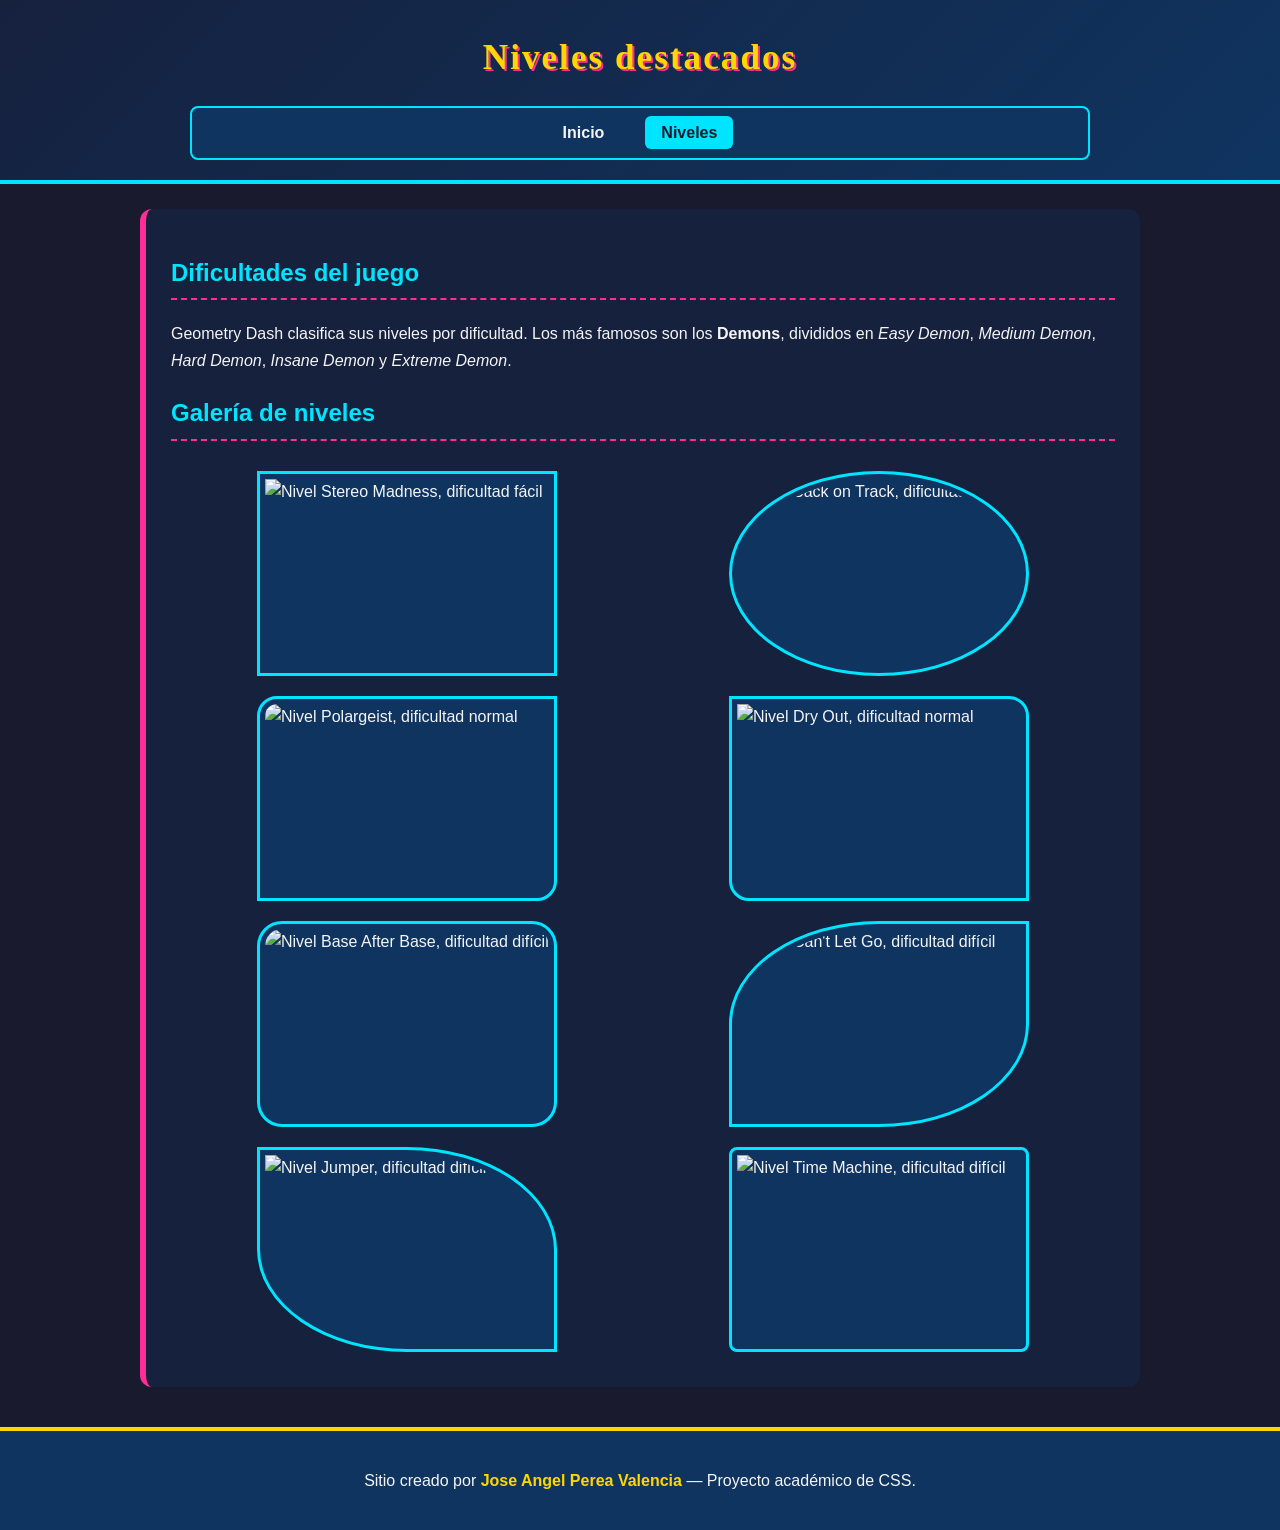
==== TAREA 3 - IntroCSS3/niveles.html @ 18890be8 "entrega de tarea 3" ====
<!DOCTYPE html>
<html lang="es">
<head>
  <meta charset="utf-8">
  <meta name="viewport" content="width=device-width, initial-scale=1">
  <title>Geometry Dash - Niveles</title>
  <link rel="stylesheet" href="css/style.css">
</head>
<body>

  <a class="skip-link" href="#main">Saltar al contenido principal</a>

  <header>
    <h1>Niveles destacados</h1>
    <nav aria-label="Navegación principal">
      <ul>
        <li><a href="index.html">Inicio</a></li>
        <li><a href="niveles.html" aria-current="page">Niveles</a></li>
      </ul>
    </nav>
  </header>

  <main id="main">

    <section class="intro">
      <h2>Dificultades del juego</h2>
      <p>
        Geometry Dash clasifica sus niveles por dificultad. Los más famosos son los
        <strong>Demons</strong>, divididos en <em>Easy Demon</em>, <em>Medium Demon</em>,
        <em>Hard Demon</em>, <em>Insane Demon</em> y <em>Extreme Demon</em>.
      </p>
    </section>

    <section>
      <h2>Galería de niveles</h2>
      <div class="gallery-flex">
        <img src="https://placehold.co/300x200/0f3460/00e5ff?text=Stereo+Madness"
             alt="Nivel Stereo Madness, dificultad fácil" width="300" height="200">
        <img src="https://placehold.co/300x200/0f3460/ff2d95?text=Back+on+Track"
             alt="Nivel Back on Track, dificultad fácil" width="300" height="200">
        <img src="https://placehold.co/300x200/0f3460/ffd700?text=Polargeist"
             alt="Nivel Polargeist, dificultad normal" width="300" height="200">
        <img src="https://placehold.co/300x200/0f3460/00e5ff?text=Dry+Out"
             alt="Nivel Dry Out, dificultad normal" width="300" height="200">
        <img src="https://placehold.co/300x200/0f3460/ff2d95?text=Base+After+Base"
             alt="Nivel Base After Base, dificultad difícil" width="300" height="200">
        <img src="https://placehold.co/300x200/0f3460/ffd700?text=Cant+Let+Go"
             alt="Nivel Can't Let Go, dificultad difícil" width="300" height="200">
        <img src="https://placehold.co/300x200/0f3460/00e5ff?text=Jumper"
             alt="Nivel Jumper, dificultad difícil" width="300" height="200">
        <img src="https://placehold.co/300x200/0f3460/ff2d95?text=Time+Machine"
             alt="Nivel Time Machine, dificultad difícil" width="300" height="200">
      </div>
    </section>

  </main>

  <footer>
    <p>Sitio creado por <strong>Jose Angel Perea Valencia</strong> — Proyecto académico de CSS.</p>
  </footer>

</body>
</html>
---- TAREA 3 - IntroCSS3/css/style.css ----
* {
  box-sizing: border-box;
}

body {
  font-family: Verdana, Geneva, Tahoma, sans-serif;
  font-size: 16px;
  line-height: 1.6;
  margin: 0;
  padding: 0;
  color: #f5f5f5;
  background-color: #1a1a2e;
}

/* ---------- Enlace "Saltar al contenido principal" ---------- */
.skip-link {
  position: absolute;
  top: -100px;
  left: 0;
  background-color: #ffd700;
  color: #1a1a2e;
  padding: 12px 20px;
  font-weight: bold;
  text-decoration: none;
  border-radius: 0 0 8px 0;
  z-index: 100;
  transition: top 0.3s ease;
}

.skip-link:focus {
  top: 0;
  outline: 3px solid #00e5ff;
}

/* ---------- Cabecera ---------- */
header {
  background: linear-gradient(135deg, #16213e 0%, #0f3460 100%);
  padding: 20px;
  text-align: center;
  border-bottom: 4px solid #00e5ff;
}

/* ---------- Título principal ---------- */
h1 {
  font-family: Georgia, "Times New Roman", serif;
  text-align: center;
  color: #ffd700;
  font-size: 2.2em;
  margin: 10px 0 20px;
  text-shadow: 2px 2px 0 #ff2d95;
  letter-spacing: 2px;
}

/* ---------- Navegación con FLEX ---------- */
nav {
  background-color: #0f3460;
  padding: 12px;
  border-radius: 8px;
  border: 2px solid #00e5ff;
  max-width: 900px;
  margin: 0 auto;
}

nav ul {
  display: flex;
  flex-wrap: wrap;
  justify-content: center;
  gap: 25px;
  list-style: none;
  margin: 0;
  padding: 0;
}

nav a {
  color: #f5f5f5;
  text-decoration: none;
  font-weight: bold;
  padding: 8px 16px;
  border-radius: 6px;
  transition: background-color 0.3s ease, color 0.3s ease, transform 0.3s ease;
}

/* ---------- HOVER con transición ---------- */
nav a:hover,
nav a:focus {
  background-color: #ff2d95;
  color: #1a1a2e;
  transform: translateY(-3px) scale(1.05);
}

nav a[aria-current="page"] {
  background-color: #00e5ff;
  color: #1a1a2e;
}

/* ---------- Contenido principal ---------- */
main {
  background-color: #16213e;
  max-width: 1000px;
  margin: 25px auto;
  padding: 25px;
  border-radius: 12px;
  border-left: 6px solid #ff2d95;
}

h2 {
  color: #00e5ff;
  border-bottom: 2px dashed #ff2d95;
  padding-bottom: 6px;
}

/* ---------- Enlaces dentro del contenido ---------- */
main a {
  color: #ffd700;
  font-weight: bold;
}

main a:hover {
  color: #ff2d95;
  text-decoration: underline;
}

/* ---------- Párrafos ---------- */
p {
  line-height: 1.7;
  margin-bottom: 1em;
}

/* ---------- Imágenes: modelo de caja ---------- */
img {
  border: 3px solid #00e5ff;
  padding: 5px;
  border-radius: 10px;
  background-color: #0f3460;
  display: block;
  max-width: 100%;
  height: auto;
  transition: transform 0.3s ease, border-color 0.3s ease;
}

img:hover {
  transform: scale(1.03);
  border-color: #ffd700;
}

/* ---------- Galería con GRID (2 columnas al 40% aprox) ---------- */
.gallery-grid {
  display: grid;
  grid-template-columns: 1fr 1fr;
  justify-content: center;
  align-items: center;
  row-gap: 20px;
  column-gap: 20px;
  padding: 10px;
}

/* ---------- Galería con FLEX ---------- */
.gallery-flex {
  display: flex;
  flex-wrap: wrap;
  justify-content: space-around;
  align-items: center;
  gap: 20px;
  padding: 10px;
}

.gallery-flex img:nth-child(1) {
  border-radius: 0;
}

.gallery-flex img:nth-child(2) {
  border-radius: 50%;
}

.gallery-flex img:nth-child(3) {
  border-radius: 20px 0 20px 0;
}

.gallery-flex img:nth-child(4) {
  border-radius: 0 20px 0 20px;
}

.gallery-flex img:nth-child(5) {
  border-radius: 25px;
}

.gallery-flex img:nth-child(6) {
  border-radius: 50% 0 50% 0;
}

.gallery-flex img:nth-child(7) {
  border-radius: 0 50% 0 50%;
}

.gallery-flex img:nth-child(8) {
  border-radius: 8px;
}

/* ---------- Pie de página ---------- */
footer {
  background-color: #0f3460;
  color: #f5f5f5;
  padding: 20px;
  text-align: center;
  border-top: 4px solid #ffd700;
  margin-top: 40px;
}

footer strong {
  color: #ffd700;
}

/* ---------- Responsive sencillo ---------- */
@media (max-width: 600px) {
  h1 {
    font-size: 1.6em;
  }

  nav ul {
    flex-direction: column;
    gap: 10px;
  }

  .gallery-grid {
    grid-template-columns: 1fr;
  }
}
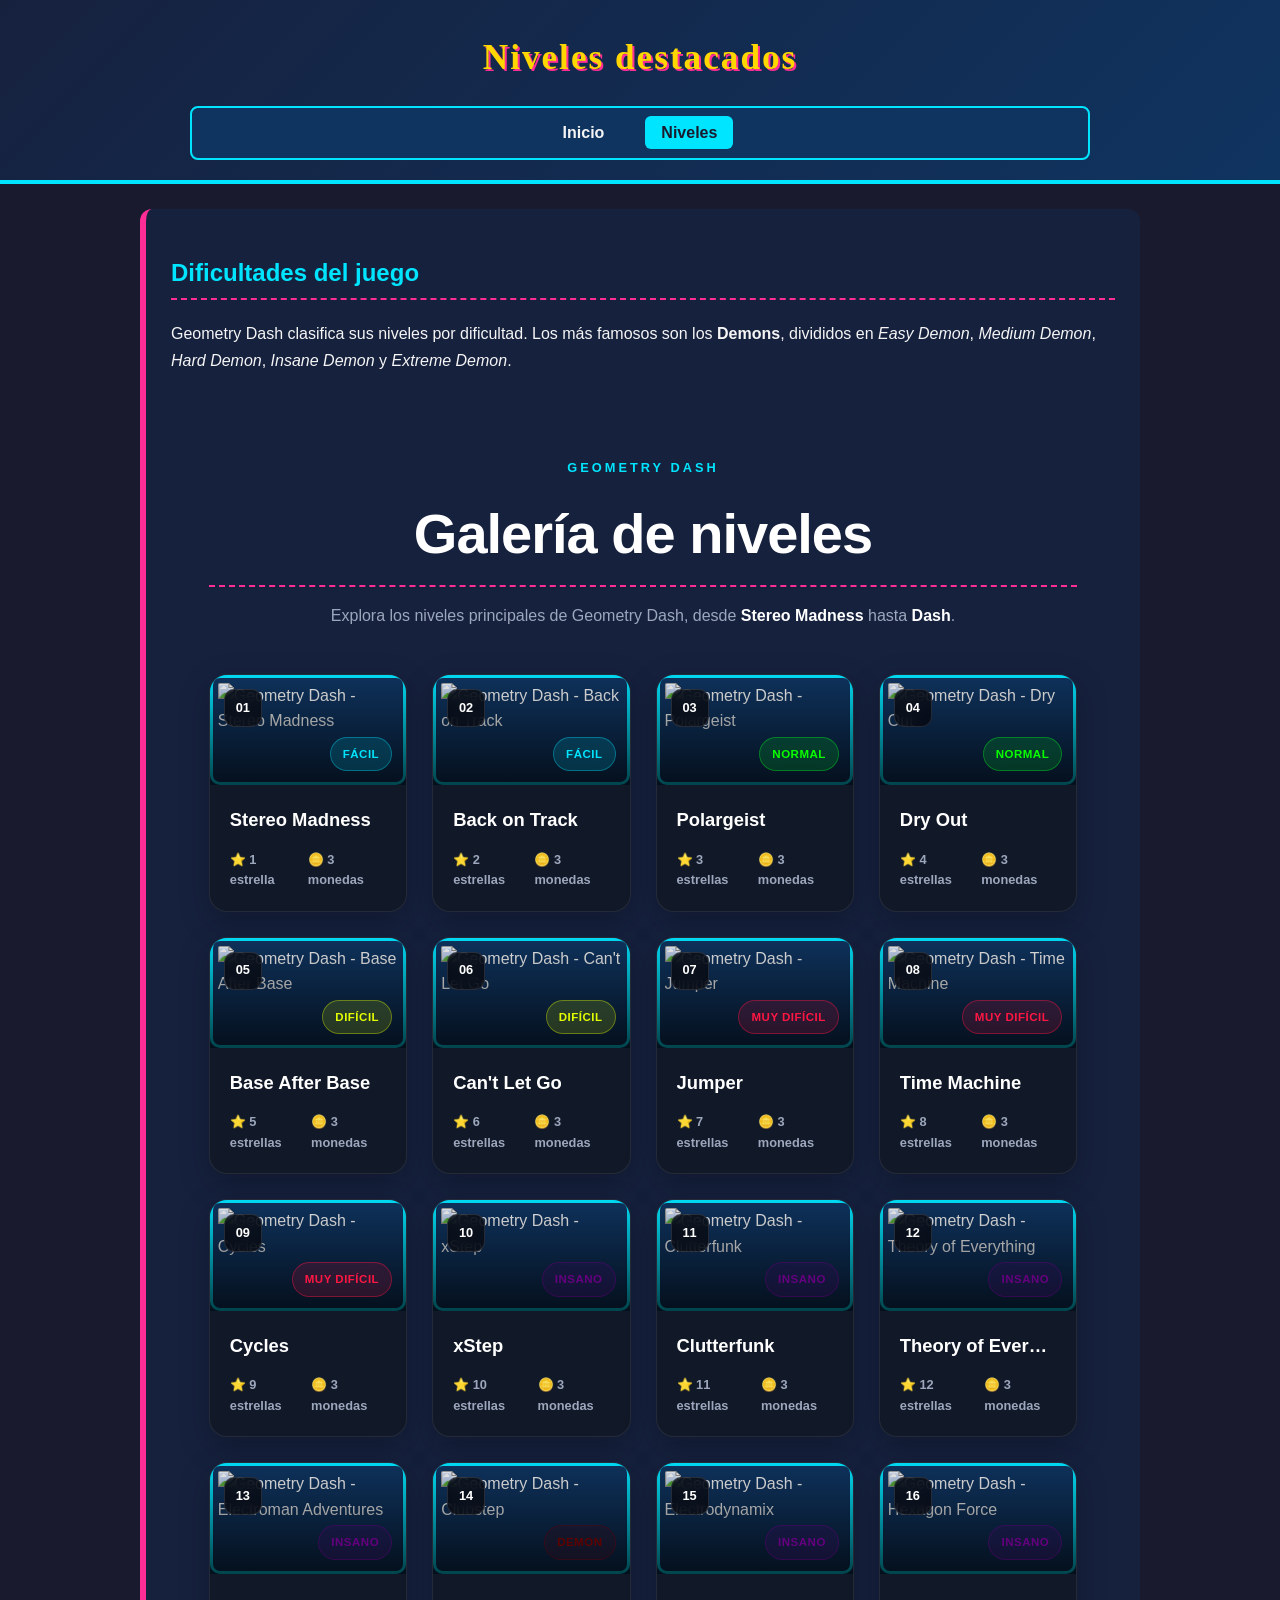
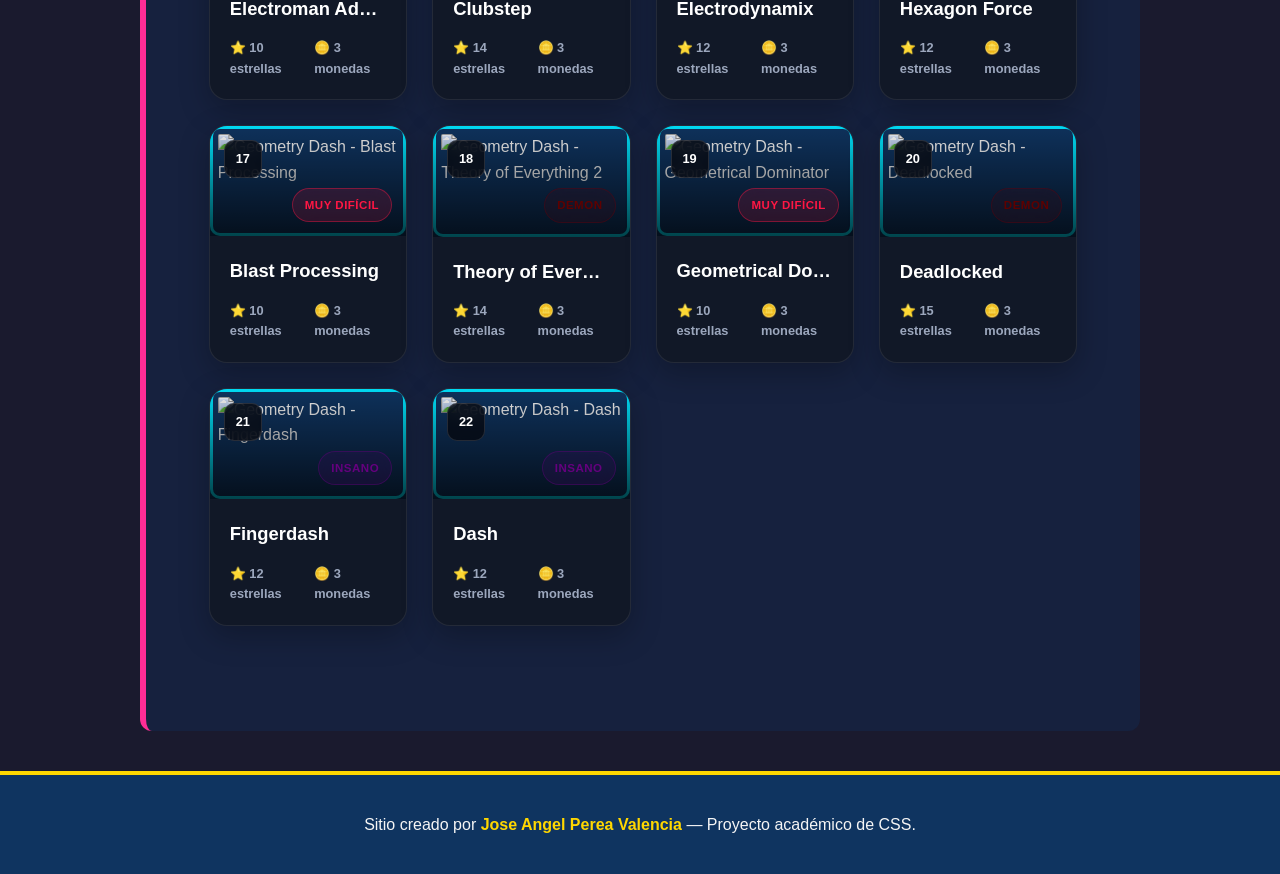
==== commit 80aa73d4: "imagenes de la pagina personalizada" ====
--- a/TAREA 3 - IntroCSS3/niveles.html
+++ b/TAREA 3 - IntroCSS3/niveles.html
@@ -31,25 +31,501 @@
       </p>
     </section>
 
-    <section>
-      <h2>Galería de niveles</h2>
-      <div class="gallery-flex">
-        <img src="https://placehold.co/300x200/0f3460/00e5ff?text=Stereo+Madness"
-             alt="Nivel Stereo Madness, dificultad fácil" width="300" height="200">
-        <img src="https://placehold.co/300x200/0f3460/ff2d95?text=Back+on+Track"
-             alt="Nivel Back on Track, dificultad fácil" width="300" height="200">
-        <img src="https://placehold.co/300x200/0f3460/ffd700?text=Polargeist"
-             alt="Nivel Polargeist, dificultad normal" width="300" height="200">
-        <img src="https://placehold.co/300x200/0f3460/00e5ff?text=Dry+Out"
-             alt="Nivel Dry Out, dificultad normal" width="300" height="200">
-        <img src="https://placehold.co/300x200/0f3460/ff2d95?text=Base+After+Base"
-             alt="Nivel Base After Base, dificultad difícil" width="300" height="200">
-        <img src="https://placehold.co/300x200/0f3460/ffd700?text=Cant+Let+Go"
-             alt="Nivel Can't Let Go, dificultad difícil" width="300" height="200">
-        <img src="https://placehold.co/300x200/0f3460/00e5ff?text=Jumper"
-             alt="Nivel Jumper, dificultad difícil" width="300" height="200">
-        <img src="https://placehold.co/300x200/0f3460/ff2d95?text=Time+Machine"
-             alt="Nivel Time Machine, dificultad difícil" width="300" height="200">
+    <section class="levels-section">
+      <div class="section-header">
+        <span class="section-kicker">GEOMETRY DASH</span>
+        <h2>Galería de niveles</h2>
+        <p>
+          Explora los niveles principales de Geometry Dash,
+          desde <strong>Stereo Madness</strong> hasta <strong>Dash</strong>.
+        </p>
+      </div>
+
+      <div class="levels-grid">
+
+        <!-- 01 - Stereo Madness -->
+        <article class="level-card difficulty-easy">
+          <div class="level-image">
+            <img
+              src="https://static.wikia.nocookie.net/geometry-dash/images/b/bd/SM_1.gif/revision/latest?cb=20160602225226&path-prefix=es"
+              alt="Geometry Dash - Stereo Madness"
+            >
+            <span class="level-number">01</span>
+            <span class="difficulty-badge">Fácil</span>
+          </div>
+
+          <div class="level-content">
+            <h3>Stereo Madness</h3>
+
+            <div class="level-stats">
+              <span>⭐ 1 estrella</span>
+              <span>🪙 3 monedas</span>
+            </div>
+          </div>
+        </article>
+
+
+        <!-- 02 - Back on Track -->
+        <article class="level-card difficulty-easy">
+          <div class="level-image">
+            <img
+              src="https://static.wikia.nocookie.net/geometry-dash/images/8/8f/BoT_2.gif/revision/latest?cb=20160611200923&path-prefix=es"
+              alt="Geometry Dash - Back on Track"
+            >
+            <span class="level-number">02</span>
+            <span class="difficulty-badge">Fácil</span>
+          </div>
+
+          <div class="level-content">
+            <h3>Back on Track</h3>
+
+            <div class="level-stats">
+              <span>⭐ 2 estrellas</span>
+              <span>🪙 3 monedas</span>
+            </div>
+          </div>
+        </article>
+
+
+        <!-- 03 - Polargeist -->
+        <article class="level-card difficulty-normal">
+          <div class="level-image">
+            <img
+              src="https://static.wikia.nocookie.net/geometry-dash/images/4/4f/PolargeistSecondCoin.gif/revision/latest?cb=20160903015746&path-prefix=es"
+              alt="Geometry Dash - Polargeist"
+            >
+            <span class="level-number">03</span>
+            <span class="difficulty-badge">Normal</span>
+          </div>
+
+          <div class="level-content">
+            <h3>Polargeist</h3>
+
+            <div class="level-stats">
+              <span>⭐ 3 estrellas</span>
+              <span>🪙 3 monedas</span>
+            </div>
+          </div>
+        </article>
+
+
+        <!-- 04 - Dry Out -->
+        <article class="level-card difficulty-normal">
+          <div class="level-image">
+            <img
+              src="https://static.wikia.nocookie.net/geometry-dash/images/8/81/DryOutFirstCoin.gif/revision/latest?cb=20160903042207&path-prefix=es"
+              alt="Geometry Dash - Dry Out"
+            >
+            <span class="level-number">04</span>
+            <span class="difficulty-badge">Normal</span>
+          </div>
+
+          <div class="level-content">
+            <h3>Dry Out</h3>
+
+            <div class="level-stats">
+              <span>⭐ 4 estrellas</span>
+              <span>🪙 3 monedas</span>
+            </div>
+          </div>
+        </article>
+
+
+        <!-- 05 - Base After Base -->
+        <article class="level-card difficulty-hard">
+          <div class="level-image">
+            <img
+              src="https://static.wikia.nocookie.net/geometry-dash/images/4/4e/BaseAfterBaseSecondCoin.gif/revision/latest?cb=20160906025132&path-prefix=es"
+              alt="Geometry Dash - Base After Base"
+            >
+            <span class="level-number">05</span>
+            <span class="difficulty-badge">Difícil</span>
+          </div>
+
+          <div class="level-content">
+            <h3>Base After Base</h3>
+
+            <div class="level-stats">
+              <span>⭐ 5 estrellas</span>
+              <span>🪙 3 monedas</span>
+            </div>
+          </div>
+        </article>
+
+
+        <!-- 06 - Can't Let Go -->
+        <article class="level-card difficulty-hard">
+          <div class="level-image">
+            <img
+              src="https://static.wikia.nocookie.net/geometry-dash/images/7/72/CantLetGoSecondCoin.gif/revision/latest?cb=20160909023403&path-prefix=es"
+              alt="Geometry Dash - Can't Let Go"
+            >
+            <span class="level-number">06</span>
+            <span class="difficulty-badge">Difícil</span>
+          </div>
+
+          <div class="level-content">
+            <h3>Can't Let Go</h3>
+
+            <div class="level-stats">
+              <span>⭐ 6 estrellas</span>
+              <span>🪙 3 monedas</span>
+            </div>
+          </div>
+        </article>
+
+
+        <!-- 07 - Jumper -->
+        <article class="level-card difficulty-harder">
+          <div class="level-image">
+            <img
+              src="https://static.wikia.nocookie.net/geometry-dash/images/0/09/JumperFirstCoin.gif/revision/latest?cb=20160911020300&path-prefix=es"
+              alt="Geometry Dash - Jumper"
+            >
+            <span class="level-number">07</span>
+            <span class="difficulty-badge">Muy Difícil</span>
+          </div>
+
+          <div class="level-content">
+            <h3>Jumper</h3>
+
+            <div class="level-stats">
+              <span>⭐ 7 estrellas</span>
+              <span>🪙 3 monedas</span>
+            </div>
+          </div>
+        </article>
+
+
+        <!-- 08 - Time Machine -->
+        <article class="level-card difficulty-harder">
+          <div class="level-image">
+            <img
+              src="https://static.wikia.nocookie.net/geometry-dash/images/2/29/TimeMachineSecondCoin.gif/revision/latest?cb=20161109034837&path-prefix=es"
+              alt="Geometry Dash - Time Machine"
+            >
+            <span class="level-number">08</span>
+            <span class="difficulty-badge">Muy Difícil</span>
+          </div>
+
+          <div class="level-content">
+            <h3>Time Machine</h3>
+
+            <div class="level-stats">
+              <span>⭐ 8 estrellas</span>
+              <span>🪙 3 monedas</span>
+            </div>
+          </div>
+        </article>
+
+
+        <!-- 09 - Cycles -->
+        <article class="level-card difficulty-harder">
+          <div class="level-image">
+            <img
+              src="https://static.wikia.nocookie.net/geometry-dash/images/4/40/CyclesFirstCoin.gif/revision/latest?cb=20161111213034&path-prefix=es"
+              alt="Geometry Dash - Cycles"
+            >
+            <span class="level-number">09</span>
+            <span class="difficulty-badge">Muy Difícil</span>
+          </div>
+
+          <div class="level-content">
+            <h3>Cycles</h3>
+
+            <div class="level-stats">
+              <span>⭐ 9 estrellas</span>
+              <span>🪙 3 monedas</span>
+            </div>
+          </div>
+        </article>
+
+
+        <!-- 10 - xStep -->
+        <article class="level-card difficulty-insane">
+          <div class="level-image">
+            <img
+              src="https://static.wikia.nocookie.net/geometry-dash/images/4/4d/XStepSecondCoin.gif/revision/latest?cb=20161208050803&path-prefix=es"
+              alt="Geometry Dash - xStep"
+            >
+            <span class="level-number">10</span>
+            <span class="difficulty-badge">Insano</span>
+          </div>
+
+          <div class="level-content">
+            <h3>xStep</h3>
+
+            <div class="level-stats">
+              <span>⭐ 10 estrellas</span>
+              <span>🪙 3 monedas</span>
+            </div>
+          </div>
+        </article>
+
+
+        <!-- 11 - Clutterfunk -->
+        <article class="level-card difficulty-insane">
+          <div class="level-image">
+            <img
+              src="https://static.wikia.nocookie.net/geometry-dash/images/6/68/ClutterfunkThirdCoin.gif/revision/latest?cb=20161208232904&path-prefix=es"
+              alt="Geometry Dash - Clutterfunk"
+            >
+            <span class="level-number">11</span>
+            <span class="difficulty-badge">Insano</span>
+          </div>
+
+          <div class="level-content">
+            <h3>Clutterfunk</h3>
+
+            <div class="level-stats">
+              <span>⭐ 11 estrellas</span>
+              <span>🪙 3 monedas</span>
+            </div>
+          </div>
+        </article>
+
+
+        <!-- 12 - Theory of Everything -->
+        <article class="level-card difficulty-insane">
+          <div class="level-image">
+            <img
+              src="https://static.wikia.nocookie.net/geometry-dash/images/3/35/ToEFirstCoin.gif/revision/latest?cb=20161211041023&path-prefix=es"
+              alt="Geometry Dash - Theory of Everything"
+            >
+            <span class="level-number">12</span>
+            <span class="difficulty-badge">Insano</span>
+          </div>
+
+          <div class="level-content">
+            <h3>Theory of Everything</h3>
+
+            <div class="level-stats">
+              <span>⭐ 12 estrellas</span>
+              <span>🪙 3 monedas</span>
+            </div>
+          </div>
+        </article>
+
+
+        <!-- 13 - Electroman Adventures -->
+        <article class="level-card difficulty-insane">
+          <div class="level-image">
+            <img
+              src="https://static.wikia.nocookie.net/geometry-dash/images/3/39/ElectromanAdventuresFirstCoin.gif/revision/latest?cb=20170425034207&path-prefix=es"
+              alt="Geometry Dash - Electroman Adventures"
+            >
+            <span class="level-number">13</span>
+            <span class="difficulty-badge">Insano</span>
+          </div>
+
+          <div class="level-content">
+            <h3>Electroman Adventures</h3>
+
+            <div class="level-stats">
+              <span>⭐ 10 estrellas</span>
+              <span>🪙 3 monedas</span>
+            </div>
+          </div>
+        </article>
+
+
+        <!-- 14 - Clubstep -->
+        <article class="level-card difficulty-demon">
+          <div class="level-image">
+            <img
+              src="https://static.wikia.nocookie.net/geometry-dash/images/e/e6/ClubstepSecondCoin.gif/revision/latest?cb=20170517043055&path-prefix=es"
+              alt="Geometry Dash - Clubstep"
+            >
+            <span class="level-number">14</span>
+            <span class="difficulty-badge">Demon</span>
+          </div>
+
+          <div class="level-content">
+            <h3>Clubstep</h3>
+
+            <div class="level-stats">
+              <span>⭐ 14 estrellas</span>
+              <span>🪙 3 monedas</span>
+            </div>
+          </div>
+        </article>
+
+
+        <!-- 15 - Electrodynamix -->
+        <article class="level-card difficulty-insane">
+          <div class="level-image">
+            <img
+              src="https://static.wikia.nocookie.net/geometry-dash/images/7/71/ElectrodynamixSecondCoin.gif/revision/latest?cb=20170519042715&path-prefix=es"
+              alt="Geometry Dash - Electrodynamix"
+            >
+            <span class="level-number">15</span>
+            <span class="difficulty-badge">Insano</span>
+          </div>
+
+          <div class="level-content">
+            <h3>Electrodynamix</h3>
+
+            <div class="level-stats">
+              <span>⭐ 12 estrellas</span>
+              <span>🪙 3 monedas</span>
+            </div>
+          </div>
+        </article>
+
+
+        <!-- 16 - Hexagon Force -->
+        <article class="level-card difficulty-insane">
+          <div class="level-image">
+            <img
+              src="https://static.wikia.nocookie.net/geometry-dash/images/7/73/HF_3.gif/revision/latest?cb=20200409022717&path-prefix=es"
+              alt="Geometry Dash - Hexagon Force"
+            >
+            <span class="level-number">16</span>
+            <span class="difficulty-badge">Insano</span>
+          </div>
+
+          <div class="level-content">
+            <h3>Hexagon Force</h3>
+
+            <div class="level-stats">
+              <span>⭐ 12 estrellas</span>
+              <span>🪙 3 monedas</span>
+            </div>
+          </div>
+        </article>
+
+
+        <!-- 17 - Blast Processing -->
+        <article class="level-card difficulty-harder">
+          <div class="level-image">
+            <img
+              src="https://static.wikia.nocookie.net/geometry-dash/images/f/fe/BlastProcessingFirstCoin.gif/revision/latest?cb=20170819061633&path-prefix=es"
+              alt="Geometry Dash - Blast Processing"
+            >
+            <span class="level-number">17</span>
+            <span class="difficulty-badge">Muy Difícil</span>
+          </div>
+
+          <div class="level-content">
+            <h3>Blast Processing</h3>
+
+            <div class="level-stats">
+              <span>⭐ 10 estrellas</span>
+              <span>🪙 3 monedas</span>
+            </div>
+          </div>
+        </article>
+
+
+        <!-- 18 - Theory of Everything 2 -->
+        <article class="level-card difficulty-demon">
+          <div class="level-image">
+            <img
+              src="https://static.wikia.nocookie.net/geometry-dash/images/b/b6/ToEIIFirstCoin.gif/revision/latest?cb=20170902235233&path-prefix=es"
+              alt="Geometry Dash - Theory of Everything 2"
+            >
+            <span class="level-number">18</span>
+            <span class="difficulty-badge">Demon</span>
+          </div>
+
+          <div class="level-content">
+            <h3>Theory of Everything 2</h3>
+
+            <div class="level-stats">
+              <span>⭐ 14 estrellas</span>
+              <span>🪙 3 monedas</span>
+            </div>
+          </div>
+        </article>
+
+
+        <!-- 19 - Geometrical Dominator -->
+        <article class="level-card difficulty-harder">
+          <div class="level-image">
+            <img
+              src="https://static.wikia.nocookie.net/geometry-dash/images/1/1b/GDCoin1.gif/revision/latest?cb=20160605003823&path-prefix=es"
+              alt="Geometry Dash - Geometrical Dominator"
+            >
+            <span class="level-number">19</span>
+            <span class="difficulty-badge">Muy Difícil</span>
+          </div>
+
+          <div class="level-content">
+            <h3>Geometrical Dominator</h3>
+
+            <div class="level-stats">
+              <span>⭐ 10 estrellas</span>
+              <span>🪙 3 monedas</span>
+            </div>
+          </div>
+        </article>
+
+
+        <!-- 20 - Deadlocked -->
+        <article class="level-card difficulty-demon">
+          <div class="level-image">
+            <img
+              src="https://static.wikia.nocookie.net/geometry-dash/images/0/0c/DeadlockedKey.gif/revision/latest?cb=20170903041046&path-prefix=es"
+              alt="Geometry Dash - Deadlocked"
+            >
+            <span class="level-number">20</span>
+            <span class="difficulty-badge">Demon</span>
+          </div>
+
+          <div class="level-content">
+            <h3>Deadlocked</h3>
+
+            <div class="level-stats">
+              <span>⭐ 15 estrellas</span>
+              <span>🪙 3 monedas</span>
+            </div>
+          </div>
+        </article>
+
+
+        <!-- 21 - Fingerdash -->
+        <article class="level-card difficulty-insane">
+          <div class="level-image">
+            <img
+              src="https://static.wikia.nocookie.net/geometry-dash/images/e/e0/FingerdashFirstCoin.gif/revision/latest?cb=20170903035449&path-prefix=es"
+              alt="Geometry Dash - Fingerdash"
+            >
+            <span class="level-number">21</span>
+            <span class="difficulty-badge">Insano</span>
+          </div>
+
+          <div class="level-content">
+            <h3>Fingerdash</h3>
+
+            <div class="level-stats">
+              <span>⭐ 12 estrellas</span>
+              <span>🪙 3 monedas</span>
+            </div>
+          </div>
+        </article>
+
+
+        <!-- 22 - Dash -->
+        <article class="level-card difficulty-insane">
+          <div class="level-image">
+            <img
+              src="https://static.wikia.nocookie.net/geometry-dash/images/e/e5/Dash_Coin2.gif/revision/latest?cb=20231221043330&path-prefix=es"
+              alt="Geometry Dash - Dash"
+            >
+            <span class="level-number">22</span>
+            <span class="difficulty-badge">Insano</span>
+          </div>
+
+          <div class="level-content">
+            <h3>Dash</h3>
+
+            <div class="level-stats">
+              <span>⭐ 12 estrellas</span>
+              <span>🪙 3 monedas</span>
+            </div>
+          </div>
+        </article>
+
       </div>
     </section>
 
--- a/TAREA 3 - IntroCSS3/css/style.css
+++ b/TAREA 3 - IntroCSS3/css/style.css
@@ -196,6 +196,389 @@
   border-radius: 8px;
 }
 
+/* =====================================================
+   GALERÍA DE NIVELES - GEOMETRY DASH
+===================================================== */
+
+.levels-section {
+  width: min(1400px, 92%);
+  margin: 80px auto;
+}
+
+/* ---------- HEADER ---------- */
+
+.section-header {
+  text-align: center;
+  margin-bottom: 45px;
+}
+
+.section-kicker {
+  display: inline-block;
+  margin-bottom: 10px;
+  color: #00e5ff;
+  font-size: 0.8rem;
+  font-weight: 800;
+  letter-spacing: 3px;
+}
+
+.section-header h2 {
+  margin: 0;
+  color: #ffffff;
+  font-size: clamp(2rem, 5vw, 3.5rem);
+  font-weight: 900;
+  letter-spacing: -1px;
+}
+
+.section-header p {
+  max-width: 650px;
+  margin: 15px auto 0;
+  color: #9ca7bd;
+  line-height: 1.7;
+}
+
+.section-header strong {
+  color: #ffffff;
+}
+
+
+/* ---------- GRID ---------- */
+
+.levels-grid {
+  display: grid;
+  grid-template-columns: repeat(4, 1fr);
+  gap: 25px;
+}
+
+
+/* ---------- CARD ---------- */
+
+.level-card {
+  position: relative;
+  overflow: hidden;
+
+  background: #111827;
+  border: 1px solid rgba(255, 255, 255, 0.08);
+  border-radius: 18px;
+
+  box-shadow:
+    0 10px 30px rgba(0, 0, 0, 0.25);
+
+  transition:
+    transform 0.3s ease,
+    border-color 0.3s ease,
+    box-shadow 0.3s ease;
+}
+
+.level-card:hover {
+  transform: translateY(-8px);
+
+  box-shadow:
+    0 20px 45px rgba(0, 0, 0, 0.4);
+}
+
+
+/* ---------- IMAGE ---------- */
+
+.level-image {
+  position: relative;
+  overflow: hidden;
+  aspect-ratio: 16 / 9;
+  background: #0f3460;
+}
+
+.level-image img {
+  width: 100%;
+  height: 100%;
+
+  display: block;
+
+  object-fit: cover;
+
+  transition:
+    transform 0.5s ease,
+    filter 0.5s ease;
+}
+
+.level-card:hover .level-image img {
+  transform: scale(1.08);
+  filter: brightness(1.15);
+}
+
+
+/* ---------- IMAGE OVERLAY ---------- */
+
+.level-image::after {
+  content: "";
+
+  position: absolute;
+  inset: 0;
+
+  background: linear-gradient(
+    to bottom,
+    rgba(0, 0, 0, 0.05),
+    rgba(0, 0, 0, 0.7)
+  );
+
+  pointer-events: none;
+}
+
+
+/* ---------- LEVEL NUMBER ---------- */
+
+.level-number {
+  position: absolute;
+  top: 14px;
+  left: 14px;
+
+  z-index: 2;
+
+  min-width: 38px;
+  height: 38px;
+
+  display: flex;
+  align-items: center;
+  justify-content: center;
+
+  border-radius: 10px;
+
+  background: rgba(5, 8, 15, 0.8);
+  backdrop-filter: blur(8px);
+
+  color: #ffffff;
+
+  font-size: 0.8rem;
+  font-weight: 900;
+
+  border: 1px solid rgba(255, 255, 255, 0.12);
+}
+
+
+/* ---------- DIFFICULTY BADGE ---------- */
+
+.difficulty-badge {
+  position: absolute;
+
+  right: 14px;
+  bottom: 14px;
+
+  z-index: 2;
+
+  padding: 7px 12px;
+
+  border-radius: 999px;
+
+  font-size: 0.72rem;
+  font-weight: 900;
+
+  text-transform: uppercase;
+  letter-spacing: 0.5px;
+
+  backdrop-filter: blur(10px);
+}
+
+
+/* ---------- CONTENT ---------- */
+
+.level-content {
+  padding: 20px;
+}
+
+.level-content h3 {
+  margin: 0 0 15px;
+
+  color: #ffffff;
+
+  font-size: 1.15rem;
+  font-weight: 800;
+
+  white-space: nowrap;
+  overflow: hidden;
+  text-overflow: ellipsis;
+}
+
+
+/* ---------- STATS ---------- */
+
+.level-stats {
+  display: flex;
+  align-items: center;
+  justify-content: space-between;
+
+  gap: 10px;
+
+  color: #9ca7bd;
+
+  font-size: 0.8rem;
+  font-weight: 700;
+}
+
+.level-stats span {
+  display: flex;
+  align-items: center;
+  gap: 5px;
+}
+
+
+/* =====================================================
+   DIFICULTADES
+===================================================== */
+
+
+/* Fácil */
+
+.difficulty-easy {
+  --difficulty-color: #00e5ff;
+}
+
+.difficulty-easy:hover {
+  border-color: rgba(0, 229, 255, 0.5);
+
+  box-shadow:
+    0 20px 45px rgba(0, 229, 255, 0.12);
+}
+
+.difficulty-easy .difficulty-badge {
+  color: #00e5ff;
+  background: rgba(0, 229, 255, 0.15);
+  border: 1px solid rgba(0, 229, 255, 0.35);
+}
+
+
+/* Normal */
+
+.difficulty-normal {
+  --difficulty-color: #09ff00;
+}
+
+.difficulty-normal:hover {
+  border-color: rgba(0, 255, 34, 0.5);
+
+  box-shadow:
+    0 20px 45px rgba(21, 255, 0, 0.12);
+}
+
+.difficulty-normal .difficulty-badge {
+  color: #09ff00;
+  background: rgba(0, 255, 34, 0.15);
+  border: 1px solid rgba(0, 255, 34, 0.35);
+}
+
+
+/* Difícil */
+
+.difficulty-hard {
+  --difficulty-color: #e5ff00;
+}
+
+.difficulty-hard:hover {
+  border-color: rgba(229, 255, 0, 0.5);
+
+  box-shadow:
+    0 20px 45px rgba(229, 255, 0, 0.12);
+}
+
+.difficulty-hard .difficulty-badge {
+  color: #e5ff00;
+  background: rgba(229, 255, 0, 0.15);
+  border: 1px solid rgba(229, 255, 0, 0.35);
+}
+
+
+/* Muy Difícil */
+
+.difficulty-harder {
+  --difficulty-color: #ff1744;
+}
+
+.difficulty-harder:hover {
+  border-color: rgba(255, 23, 68, 0.6);
+
+  box-shadow:
+    0 20px 45px rgba(255, 23, 68, 0.18);
+}
+
+.difficulty-harder .difficulty-badge {
+  color: #ff1744;
+  background: rgba(255, 23, 68, 0.15);
+  border: 1px solid rgba(255, 23, 68, 0.4);
+}
+
+/* Demon */
+.difficulty-insane {
+  --difficulty-color: #65007e;
+}
+
+.difficulty-insane:hover {
+  border-color: rgba(101, 0, 126, 0.6);
+
+  box-shadow:
+    0 20px 45px rgba(101, 0, 126, 0.18);
+}
+
+.difficulty-insane .difficulty-badge {
+  color: #65007e;
+  background: rgba(101, 0, 126, 0.15);
+  border: 1px solid rgba(101, 0, 126, 0.4);
+}
+
+/* Demon */
+.difficulty-demon {
+  --difficulty-color: #5e0000;
+}
+
+.difficulty-demon:hover {
+  border-color: rgba(99, 0, 13, 0.6);
+
+  box-shadow:
+    0 20px 45px rgba(99, 0, 13, 0.18);
+}
+
+.difficulty-demon .difficulty-badge {
+  color: #5e0000;
+  background: rgba(99, 0, 13, 0.15);
+  border: 1px solid rgba(99, 0, 13, 0.4);
+}
+
+/* =====================================================
+   RESPONSIVE
+===================================================== */
+
+@media (max-width: 1200px) {
+
+  .levels-grid {
+    grid-template-columns: repeat(3, 1fr);
+  }
+
+}
+
+
+@media (max-width: 850px) {
+
+  .levels-grid {
+    grid-template-columns: repeat(2, 1fr);
+  }
+
+}
+
+
+@media (max-width: 550px) {
+
+  .levels-section {
+    width: 90%;
+    margin: 50px auto;
+  }
+
+  .levels-grid {
+    grid-template-columns: 1fr;
+    gap: 18px;
+  }
+
+  .level-content {
+    padding: 18px;
+  }
+
+}
+
 /* ---------- Pie de página ---------- */
 footer {
   background-color: #0f3460;
